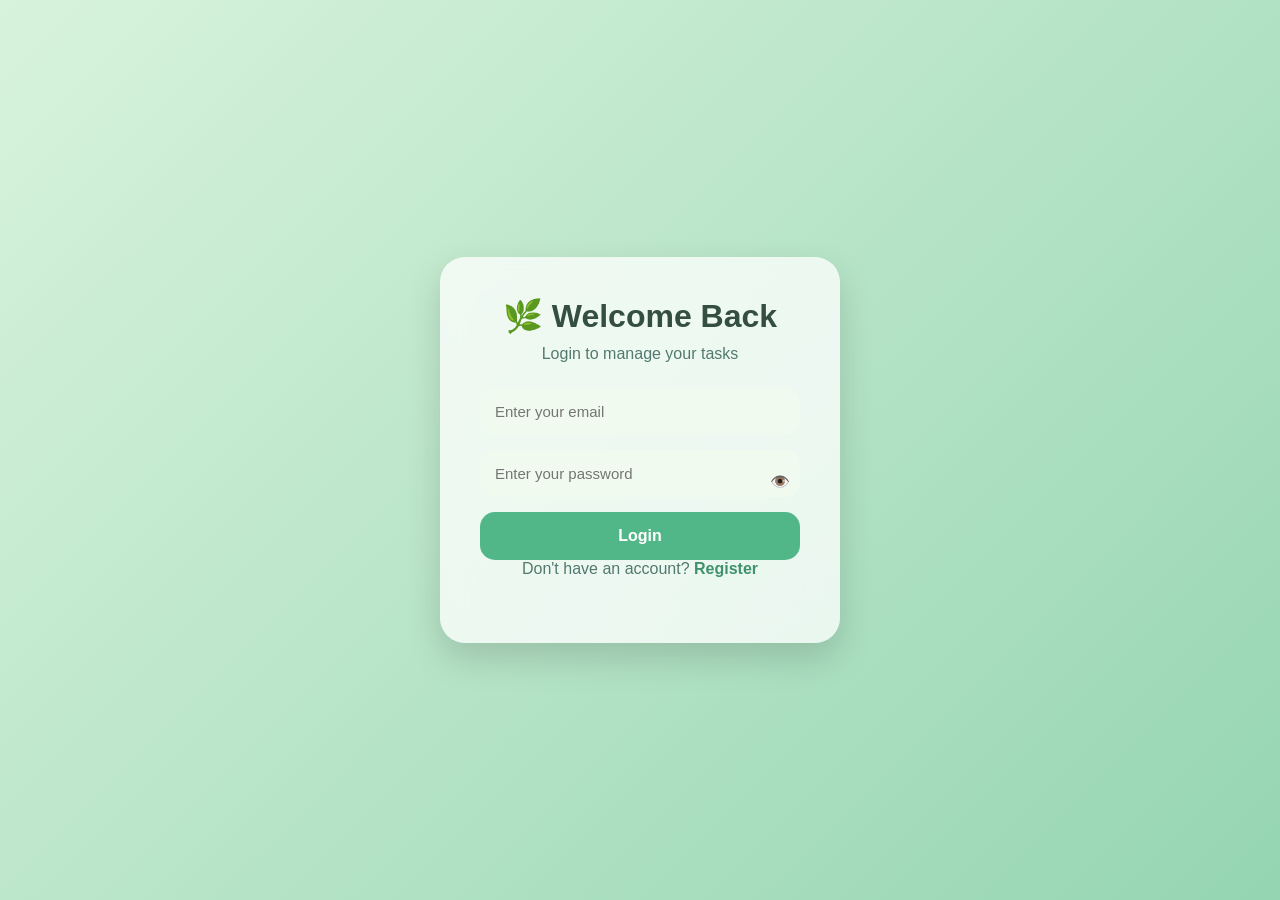
==== frontend/index.html @ f35fb68e "first" ====
<!DOCTYPE html>
<html lang="en">

<head>
    <meta charset="UTF-8">
    <meta name="viewport" content="width=device-width, initial-scale=1.0">
    <title>Peaceful Task Manager</title>
    <link rel="stylesheet" href="./style.css">
</head>

<body>

    <div class="one">

        <div class="top-bar">

            <h2>🌿 Peaceful Task Manager</h2>

            <div>
                <span id="username"></span>

                <button id="logout">
                    Logout
                </button>

            </div>

        </div>


        <div>

            <input type="text" id="txt" placeholder="Enter your task">

            <!-- <input type="datetime-local" id="reminder"> -->

            <button type="button" id="ad">
                ADD TO LIST
            </button>

        </div>


        <ul id="list"></ul>


    </div>


    <script src="./config.js"></script>
    <script src="./script.js"></script>

</body>

</html>
---- frontend/style.css ----
* {
    margin: 0;
    padding: 0;
    box-sizing: border-box;
    font-family: "Segoe UI", sans-serif;
}

body {
    min-height: 100vh;
    display: flex;
    justify-content: center;
    align-items: flex-start;
    padding-top: 60px;
    background: linear-gradient(135deg,#d8f3dc,#b7e4c7,#95d5b2);
    animation: pageLoad 0.8s ease;
}


/* Page opening animation */
@keyframes pageLoad{
    from{
        opacity:0;
        transform:translateY(30px);
    }
    to{
        opacity:1;
        transform:translateY(0);
    }
}


.one {
    width: 600px;
    padding: 35px;
    border-radius: 25px;
    background: rgba(255,255,255,0.75);
    backdrop-filter: blur(15px);
    box-shadow: 0 15px 35px rgba(0,0,0,0.15);
    animation: boxFloat 1s ease;
}


/* Container animation */
@keyframes boxFloat{

    from{
        opacity:0;
        transform:scale(0.9);
    }

    to{
        opacity:1;
        transform:scale(1);
    }

}


.top-bar{
    display:flex;
    justify-content:space-between;
    align-items:center;
    margin-bottom:25px;
}


#logout{
    background:#ffb4a2;
    border:none;
    padding:10px 15px;
    border-radius:12px;
    cursor:pointer;
    color:white;
    font-weight:600;
    transition:0.3s;
}


#logout:hover{
    background:#e76f51;
    transform:translateY(-3px);
}


#logout:active{
    transform:scale(0.9);
}


.one::before {
    content: "🌿 My Peaceful Task Manager";
    display: block;
    text-align: center;
    font-size: 28px;
    font-weight: 700;
    color: #344e41;
    margin-bottom: 30px;
}


#txt {
    width: 75%;
    padding: 16px 18px;
    border: 2px solid transparent;
    outline:none;
    border-radius:15px;
    background:#f1faee;
    font-size:16px;
    color:#264653;
    transition:0.3s;
}


#txt:focus{

    border-color:#52b788;

    box-shadow:
    0 0 10px rgba(82,183,136,0.4);

    transform:scale(1.03);

}


#ad {

    width:22%;
    padding:16px;
    border:none;
    border-radius:15px;
    cursor:pointer;
    background:#52b788;
    color:white;
    font-weight:600;
    transition:0.3s;

}


#ad:hover{

    background:#40916c;

    transform:translateY(-3px);

}


#ad:active{

    transform:scale(0.9);

}


#list {

    width:100%;
    margin-top:35px;
    list-style:none;

}


#list li {

    width:100%;
    min-height:70px;

    display:flex;
    align-items:center;
    justify-content:space-between;

    padding:18px 20px;

    margin-bottom:18px;

    background:rgba(255,255,255,0.85);

    border-radius:18px;

    color:#344e41;

    box-shadow:
    0 8px 20px rgba(0,0,0,0.12);

    transition:0.4s;

    animation:taskAdd 0.5s ease;

    font-size:17px;

    font-weight:500;

}



/* New task animation */

@keyframes taskAdd{

    from{

        opacity:0;

        transform:translateX(-50px);

    }

    to{

        opacity:1;

        transform:translateX(0);

    }

}



#list li:hover{

    transform:translateY(-5px) scale(1.02);

    box-shadow:
    0 15px 25px rgba(0,0,0,0.18);

}



#list button{

    padding:9px 15px;

    margin-left:8px;

    border:none;

    border-radius:12px;

    cursor:pointer;

    font-size:13px;

    font-weight:600;

    transition:0.3s;

}



#list button:hover{

    transform:translateY(-3px);

}


#list button:active{

    transform:scale(0.9);

}



#list button:first-of-type{

    background:#74c69d;

    color:white;

}


#list button:first-of-type:hover{

    background:#52b788;

}



#list button:last-of-type{

    background:#ffb4a2;

    color:white;

}


#list button:last-of-type:hover{

    background:#e76f51;

}



.done{

    text-decoration:line-through;

    opacity:0.65;

    background:#d8f3dc !important;

    animation:completeTask 0.4s ease;

}



/* Done animation */

@keyframes completeTask{

    from{

        transform:scale(1);

    }

    to{

        transform:scale(0.97);

    }

}



/* Delete animation */

.remove-animation{

    animation:removeTask 0.5s forwards;

}


@keyframes removeTask{

    from{

        opacity:1;

        transform:translateX(0);

    }

    to{

        opacity:0;

        transform:translateX(100px);

    }

}



li input{

    padding:5px;

    margin-right:5px;

}


li button{

    margin-left:5px;

}


.done span{

    text-decoration:line-through;

    color:gray;

}



@media(max-width:650px){

    body{

        padding:20px;

        align-items:center;

    }


    .one{

        width:100%;

        padding:25px;

    }


    .one::before{

        font-size:22px;

    }


    #txt{

        width:100%;

        margin-bottom:12px;

    }


    #ad{

        width:100%;

    }


    #list li{

        flex-direction:column;

        gap:15px;

        align-items:flex-start;

    }

}
.remove-animation{
    animation:removeTask 0.5s forwards;
}

@keyframes removeTask{
    from{
        opacity:1;
        transform:translateX(0);
    }
    to{
        opacity:0;
        transform:translateX(100px);
    }
}

.edit-animation{
    transform:scale(1.03);
    transition:0.3s ease;
}
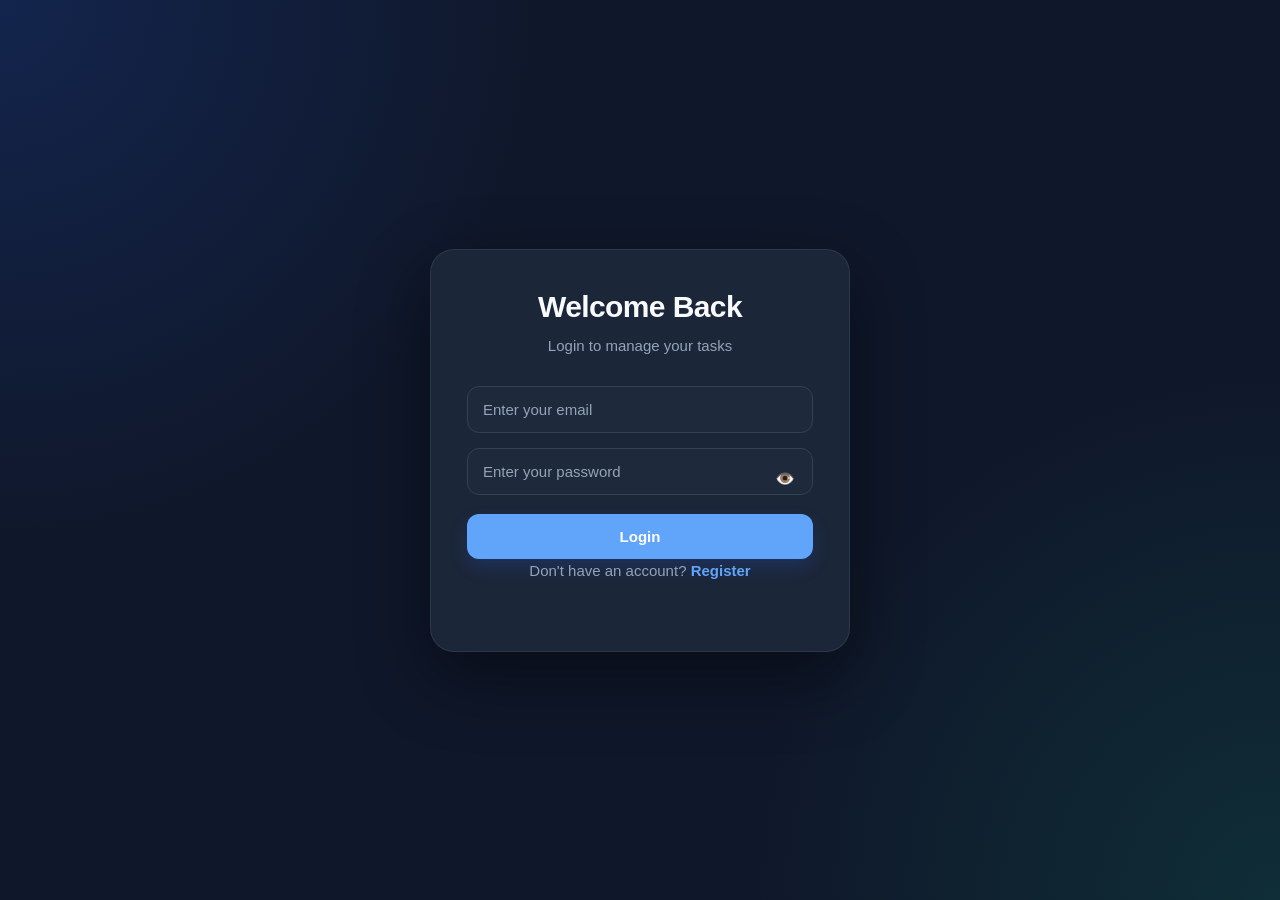
==== commit ca267b8d: "changes" ====
--- a/frontend/index.html
+++ b/frontend/index.html
@@ -4,7 +4,7 @@
 <head>
     <meta charset="UTF-8">
     <meta name="viewport" content="width=device-width, initial-scale=1.0">
-    <title>Peaceful Task Manager</title>
+    <title>Smart Task Manager</title>
     <link rel="stylesheet" href="./style.css">
 </head>
 
@@ -14,7 +14,7 @@
 
         <div class="top-bar">
 
-            <h2>🌿 Peaceful Task Manager</h2>
+            <h2>Smart Task Manager</h2>
 
             <div>
                 <span id="username"></span>
@@ -52,4 +52,4 @@
 
 </body>
 
-</html>+</html>
--- a/frontend/style.css
+++ b/frontend/style.css
@@ -1,469 +1,627 @@
+/* =========================================================
+   TODO APP - MODERN UI
+   Existing HTML IDs/classes are preserved
+   ========================================================= */
+
 * {
     margin: 0;
     padding: 0;
     box-sizing: border-box;
-    font-family: "Segoe UI", sans-serif;
-}
+    font-family: "Segoe UI", Inter, Arial, sans-serif;
+}
+
+:root {
+    --primary: #2563eb;
+    --primary-dark: #1d4ed8;
+    --success: #16a34a;
+    --success-dark: #15803d;
+    --danger: #ef4444;
+    --danger-dark: #dc2626;
+
+    --text: #172033;
+    --muted: #64748b;
+
+    --background: #f1f5f9;
+    --card: rgba(255, 255, 255, 0.92);
+    --input: #f8fafc;
+    --border: #e2e8f0;
+
+    --shadow: 0 20px 50px rgba(15, 23, 42, 0.10);
+    --small-shadow: 0 8px 22px rgba(15, 23, 42, 0.08);
+}
+
+
+/* =========================================================
+   BODY
+   ========================================================= */
 
 body {
     min-height: 100vh;
+
     display: flex;
     justify-content: center;
     align-items: flex-start;
-    padding-top: 60px;
-    background: linear-gradient(135deg,#d8f3dc,#b7e4c7,#95d5b2);
-    animation: pageLoad 0.8s ease;
-}
-
-
-/* Page opening animation */
-@keyframes pageLoad{
-    from{
-        opacity:0;
-        transform:translateY(30px);
-    }
-    to{
-        opacity:1;
-        transform:translateY(0);
-    }
-}
-
+
+    padding: 50px 20px;
+
+    background:
+        radial-gradient(circle at top left, rgba(37, 99, 235, 0.10), transparent 35%),
+        radial-gradient(circle at bottom right, rgba(22, 163, 74, 0.08), transparent 35%),
+        var(--background);
+
+    color: var(--text);
+
+    animation: pageLoad 0.6s ease;
+}
+
+
+/* =========================================================
+   PAGE ANIMATION
+   ========================================================= */
+
+@keyframes pageLoad {
+    from {
+        opacity: 0;
+        transform: translateY(20px);
+    }
+
+    to {
+        opacity: 1;
+        transform: translateY(0);
+    }
+}
+
+
+/* =========================================================
+   MAIN CONTAINER
+   ========================================================= */
 
 .one {
-    width: 600px;
-    padding: 35px;
-    border-radius: 25px;
-    background: rgba(255,255,255,0.75);
-    backdrop-filter: blur(15px);
-    box-shadow: 0 15px 35px rgba(0,0,0,0.15);
-    animation: boxFloat 1s ease;
-}
-
-
-/* Container animation */
-@keyframes boxFloat{
-
-    from{
-        opacity:0;
-        transform:scale(0.9);
-    }
-
-    to{
-        opacity:1;
-        transform:scale(1);
-    }
-
-}
-
-
-.top-bar{
-    display:flex;
-    justify-content:space-between;
-    align-items:center;
-    margin-bottom:25px;
-}
-
-
-#logout{
-    background:#ffb4a2;
-    border:none;
-    padding:10px 15px;
-    border-radius:12px;
-    cursor:pointer;
-    color:white;
-    font-weight:600;
-    transition:0.3s;
-}
-
-
-#logout:hover{
-    background:#e76f51;
-    transform:translateY(-3px);
-}
-
-
-#logout:active{
-    transform:scale(0.9);
-}
-
+    width: min(680px, 100%);
+
+    padding: 32px;
+
+    border: 1px solid rgba(255, 255, 255, 0.8);
+    border-radius: 24px;
+
+    background: var(--card);
+
+    backdrop-filter: blur(20px);
+
+    box-shadow: var(--shadow);
+
+    animation: boxFloat 0.7s ease;
+
+    position: relative;
+    overflow: hidden;
+}
+
+
+@keyframes boxFloat {
+    from {
+        opacity: 0;
+        transform: scale(0.96);
+    }
+
+    to {
+        opacity: 1;
+        transform: scale(1);
+    }
+}
+
+
+/* =========================================================
+   HEADER
+   ========================================================= */
 
 .one::before {
     content: "🌿 My Peaceful Task Manager";
+
     display: block;
+
     text-align: center;
+
     font-size: 28px;
-    font-weight: 700;
-    color: #344e41;
-    margin-bottom: 30px;
-}
-
+    font-weight: 750;
+
+    letter-spacing: -0.5px;
+
+    color: var(--text);
+
+    margin-bottom: 28px;
+}
+
+
+/* =========================================================
+   TOP BAR
+   ========================================================= */
+
+.top-bar {
+    display: flex;
+    justify-content: space-between;
+    align-items: center;
+
+    margin-bottom: 22px;
+}
+
+
+/* =========================================================
+   LOGOUT BUTTON
+   ========================================================= */
+
+#logout {
+    border: 1px solid #fecaca;
+
+    padding: 10px 17px;
+
+    border-radius: 10px;
+
+    cursor: pointer;
+
+    background: #fff1f2;
+    color: var(--danger-dark);
+
+    font-size: 14px;
+    font-weight: 650;
+
+    transition:
+        transform 0.2s ease,
+        background 0.2s ease,
+        box-shadow 0.2s ease;
+}
+
+
+#logout:hover {
+    background: #fee2e2;
+
+    transform: translateY(-2px);
+
+    box-shadow: 0 6px 15px rgba(239, 68, 68, 0.15);
+}
+
+
+#logout:active {
+    transform: scale(0.96);
+}
+
+
+/* =========================================================
+   INPUT AREA
+   ========================================================= */
 
 #txt {
     width: 75%;
-    padding: 16px 18px;
-    border: 2px solid transparent;
-    outline:none;
-    border-radius:15px;
-    background:#f1faee;
-    font-size:16px;
-    color:#264653;
-    transition:0.3s;
-}
-
-
-#txt:focus{
-
-    border-color:#52b788;
+
+    padding: 15px 17px;
+
+    border: 1px solid var(--border);
+
+    outline: none;
+
+    border-radius: 12px;
+
+    background: var(--input);
+
+    color: var(--text);
+
+    font-size: 16px;
+
+    transition:
+        border-color 0.2s ease,
+        box-shadow 0.2s ease,
+        background 0.2s ease;
+}
+
+
+#txt::placeholder {
+    color: #94a3b8;
+}
+
+
+#txt:focus {
+    border-color: var(--primary);
+
+    background: #ffffff;
 
     box-shadow:
-    0 0 10px rgba(82,183,136,0.4);
-
-    transform:scale(1.03);
-
-}
-
+        0 0 0 4px rgba(37, 99, 235, 0.10);
+}
+
+
+/* =========================================================
+   ADD BUTTON
+   ========================================================= */
 
 #ad {
-
-    width:22%;
-    padding:16px;
-    border:none;
-    border-radius:15px;
-    cursor:pointer;
-    background:#52b788;
-    color:white;
-    font-weight:600;
-    transition:0.3s;
-
-}
-
-
-#ad:hover{
-
-    background:#40916c;
-
-    transform:translateY(-3px);
-
-}
-
-
-#ad:active{
-
-    transform:scale(0.9);
-
-}
-
+    width: 22%;
+
+    padding: 15px;
+
+    border: none;
+
+    border-radius: 12px;
+
+    cursor: pointer;
+
+    background: var(--primary);
+
+    color: white;
+
+    font-size: 15px;
+    font-weight: 650;
+
+    transition:
+        background 0.2s ease,
+        transform 0.2s ease,
+        box-shadow 0.2s ease;
+}
+
+
+#ad:hover {
+    background: var(--primary-dark);
+
+    transform: translateY(-2px);
+
+    box-shadow: 0 8px 18px rgba(37, 99, 235, 0.25);
+}
+
+
+#ad:active {
+    transform: scale(0.97);
+}
+
+
+/* =========================================================
+   TODO LIST
+   ========================================================= */
 
 #list {
-
-    width:100%;
-    margin-top:35px;
-    list-style:none;
-
-}
-
+    width: 100%;
+
+    margin-top: 30px;
+
+    list-style: none;
+}
+
+
+/* =========================================================
+   TODO ITEM
+   ========================================================= */
 
 #list li {
-
-    width:100%;
-    min-height:70px;
-
-    display:flex;
-    align-items:center;
-    justify-content:space-between;
-
-    padding:18px 20px;
-
-    margin-bottom:18px;
-
-    background:rgba(255,255,255,0.85);
-
-    border-radius:18px;
-
-    color:#344e41;
+    width: 100%;
+
+    min-height: 68px;
+
+    display: flex;
+    align-items: center;
+    justify-content: space-between;
+
+    gap: 15px;
+
+    padding: 15px 16px;
+
+    margin-bottom: 12px;
+
+    border: 1px solid var(--border);
+
+    border-radius: 15px;
+
+    background: #ffffff;
+
+    color: var(--text);
+
+    box-shadow: var(--small-shadow);
+
+    transition:
+        transform 0.2s ease,
+        box-shadow 0.2s ease,
+        border-color 0.2s ease;
+
+    animation: taskAdd 0.35s ease;
+
+    font-size: 16px;
+    font-weight: 500;
+}
+
+
+@keyframes taskAdd {
+    from {
+        opacity: 0;
+        transform: translateY(12px);
+    }
+
+    to {
+        opacity: 1;
+        transform: translateY(0);
+    }
+}
+
+
+#list li:hover {
+    transform: translateY(-2px);
+
+    border-color: #cbd5e1;
 
     box-shadow:
-    0 8px 20px rgba(0,0,0,0.12);
-
-    transition:0.4s;
-
-    animation:taskAdd 0.5s ease;
-
-    font-size:17px;
-
-    font-weight:500;
-
-}
-
-
-
-/* New task animation */
-
-@keyframes taskAdd{
-
-    from{
-
-        opacity:0;
-
-        transform:translateX(-50px);
-
-    }
-
-    to{
-
-        opacity:1;
-
-        transform:translateX(0);
-
-    }
-
-}
-
-
-
-#list li:hover{
-
-    transform:translateY(-5px) scale(1.02);
+        0 12px 28px rgba(15, 23, 42, 0.11);
+}
+
+
+/* =========================================================
+   TODO BUTTONS
+   ========================================================= */
+
+#list button {
+    padding: 8px 13px;
+
+    margin-left: 6px;
+
+    border: none;
+
+    border-radius: 9px;
+
+    cursor: pointer;
+
+    font-size: 13px;
+    font-weight: 650;
+
+    transition:
+        transform 0.2s ease,
+        background 0.2s ease,
+        box-shadow 0.2s ease;
+}
+
+
+#list button:hover {
+    transform: translateY(-1px);
+}
+
+
+#list button:active {
+    transform: scale(0.95);
+}
+
+
+/* =========================================================
+   COMPLETE / EDIT BUTTON
+   ========================================================= */
+
+#list button:first-of-type {
+    background: #dcfce7;
+
+    color: var(--success-dark);
+}
+
+
+#list button:first-of-type:hover {
+    background: #bbf7d0;
+
+    box-shadow: 0 5px 12px rgba(22, 163, 74, 0.12);
+}
+
+
+/* =========================================================
+   DELETE BUTTON
+   ========================================================= */
+
+#list button:last-of-type {
+    background: #fee2e2;
+
+    color: var(--danger-dark);
+}
+
+
+#list button:last-of-type:hover {
+    background: #fecaca;
+
+    box-shadow: 0 5px 12px rgba(239, 68, 68, 0.12);
+}
+
+
+/* =========================================================
+   COMPLETED TASK
+   ========================================================= */
+
+.done {
+    text-decoration: line-through;
+
+    opacity: 0.65;
+
+    background: #f0fdf4 !important;
+
+    border-color: #bbf7d0 !important;
+
+    animation: completeTask 0.3s ease;
+}
+
+
+.done span {
+    text-decoration: line-through;
+
+    color: var(--muted);
+}
+
+
+@keyframes completeTask {
+    from {
+        transform: scale(1);
+    }
+
+    to {
+        transform: scale(0.98);
+    }
+}
+
+
+/* =========================================================
+   EDIT INPUT
+   ========================================================= */
+
+li input {
+    padding: 8px 10px;
+
+    margin-right: 5px;
+
+    border: 1px solid var(--border);
+
+    border-radius: 8px;
+
+    outline: none;
+
+    background: #f8fafc;
+
+    color: var(--text);
+
+    font-size: 14px;
+}
+
+
+li input:focus {
+    border-color: var(--primary);
 
     box-shadow:
-    0 15px 25px rgba(0,0,0,0.18);
-
-}
-
-
-
-#list button{
-
-    padding:9px 15px;
-
-    margin-left:8px;
-
-    border:none;
-
-    border-radius:12px;
-
-    cursor:pointer;
-
-    font-size:13px;
-
-    font-weight:600;
-
-    transition:0.3s;
-
-}
-
-
-
-#list button:hover{
-
-    transform:translateY(-3px);
-
-}
-
-
-#list button:active{
-
-    transform:scale(0.9);
-
-}
-
-
-
-#list button:first-of-type{
-
-    background:#74c69d;
-
-    color:white;
-
-}
-
-
-#list button:first-of-type:hover{
-
-    background:#52b788;
-
-}
-
-
-
-#list button:last-of-type{
-
-    background:#ffb4a2;
-
-    color:white;
-
-}
-
-
-#list button:last-of-type:hover{
-
-    background:#e76f51;
-
-}
-
-
-
-.done{
-
-    text-decoration:line-through;
-
-    opacity:0.65;
-
-    background:#d8f3dc !important;
-
-    animation:completeTask 0.4s ease;
-
-}
-
-
-
-/* Done animation */
-
-@keyframes completeTask{
-
-    from{
-
-        transform:scale(1);
-
-    }
-
-    to{
-
-        transform:scale(0.97);
-
-    }
-
-}
-
-
-
-/* Delete animation */
-
-.remove-animation{
-
-    animation:removeTask 0.5s forwards;
-
-}
-
-
-@keyframes removeTask{
-
-    from{
-
-        opacity:1;
-
-        transform:translateX(0);
-
-    }
-
-    to{
-
-        opacity:0;
-
-        transform:translateX(100px);
-
-    }
-
-}
-
-
-
-li input{
-
-    padding:5px;
-
-    margin-right:5px;
-
-}
-
-
-li button{
-
-    margin-left:5px;
-
-}
-
-
-.done span{
-
-    text-decoration:line-through;
-
-    color:gray;
-
-}
-
-
-
-@media(max-width:650px){
-
-    body{
-
-        padding:20px;
-
-        align-items:center;
-
-    }
-
-
-    .one{
-
-        width:100%;
-
-        padding:25px;
-
-    }
-
-
-    .one::before{
-
-        font-size:22px;
-
-    }
-
-
-    #txt{
-
-        width:100%;
-
-        margin-bottom:12px;
-
-    }
-
-
-    #ad{
-
-        width:100%;
-
-    }
-
-
-    #list li{
-
-        flex-direction:column;
-
-        gap:15px;
-
-        align-items:flex-start;
-
-    }
-
-}
-.remove-animation{
-    animation:removeTask 0.5s forwards;
-}
-
-@keyframes removeTask{
-    from{
-        opacity:1;
-        transform:translateX(0);
-    }
-    to{
-        opacity:0;
-        transform:translateX(100px);
-    }
-}
-
-.edit-animation{
-    transform:scale(1.03);
-    transition:0.3s ease;
-}+        0 0 0 3px rgba(37, 99, 235, 0.08);
+}
+
+
+li button {
+    margin-left: 5px;
+}
+
+
+/* =========================================================
+   DELETE ANIMATION
+   ========================================================= */
+
+.remove-animation {
+    animation: removeTask 0.4s forwards;
+}
+
+
+@keyframes removeTask {
+    from {
+        opacity: 1;
+        transform: translateX(0);
+    }
+
+    to {
+        opacity: 0;
+        transform: translateX(70px);
+    }
+}
+
+
+/* =========================================================
+   EDIT ANIMATION
+   ========================================================= */
+
+.edit-animation {
+    transform: scale(1.02);
+
+    transition: transform 0.25s ease;
+}
+
+
+/* =========================================================
+   RESPONSIVE DESIGN
+   ========================================================= */
+
+@media (max-width: 650px) {
+
+    body {
+        padding: 20px 12px;
+
+        align-items: center;
+    }
+
+
+    .one {
+        width: 100%;
+
+        padding: 24px 18px;
+
+        border-radius: 20px;
+    }
+
+
+    .one::before {
+        font-size: 23px;
+
+        margin-bottom: 24px;
+    }
+
+
+    #txt {
+        width: 100%;
+
+        margin-bottom: 10px;
+    }
+
+
+    #ad {
+        width: 100%;
+    }
+
+
+    #list {
+        margin-top: 24px;
+    }
+
+
+    #list li {
+        flex-direction: column;
+
+        align-items: stretch;
+
+        gap: 12px;
+
+        padding: 15px;
+    }
+
+
+    #list li > div {
+        width: 100%;
+    }
+
+
+    #list button {
+        margin-left: 4px;
+    }
+
+
+    #logout {
+        padding: 9px 13px;
+
+        font-size: 13px;
+    }
+}
+
+
+/* =========================================================
+   VERY SMALL SCREENS
+   ========================================================= */
+
+@media (max-width: 400px) {
+
+    body {
+        padding: 12px 8px;
+    }
+
+
+    .one {
+        padding: 20px 14px;
+    }
+
+
+    .one::before {
+        font-size: 20px;
+    }
+
+
+    #list button {
+        padding: 7px 10px;
+
+        font-size: 12px;
+    }
+}
